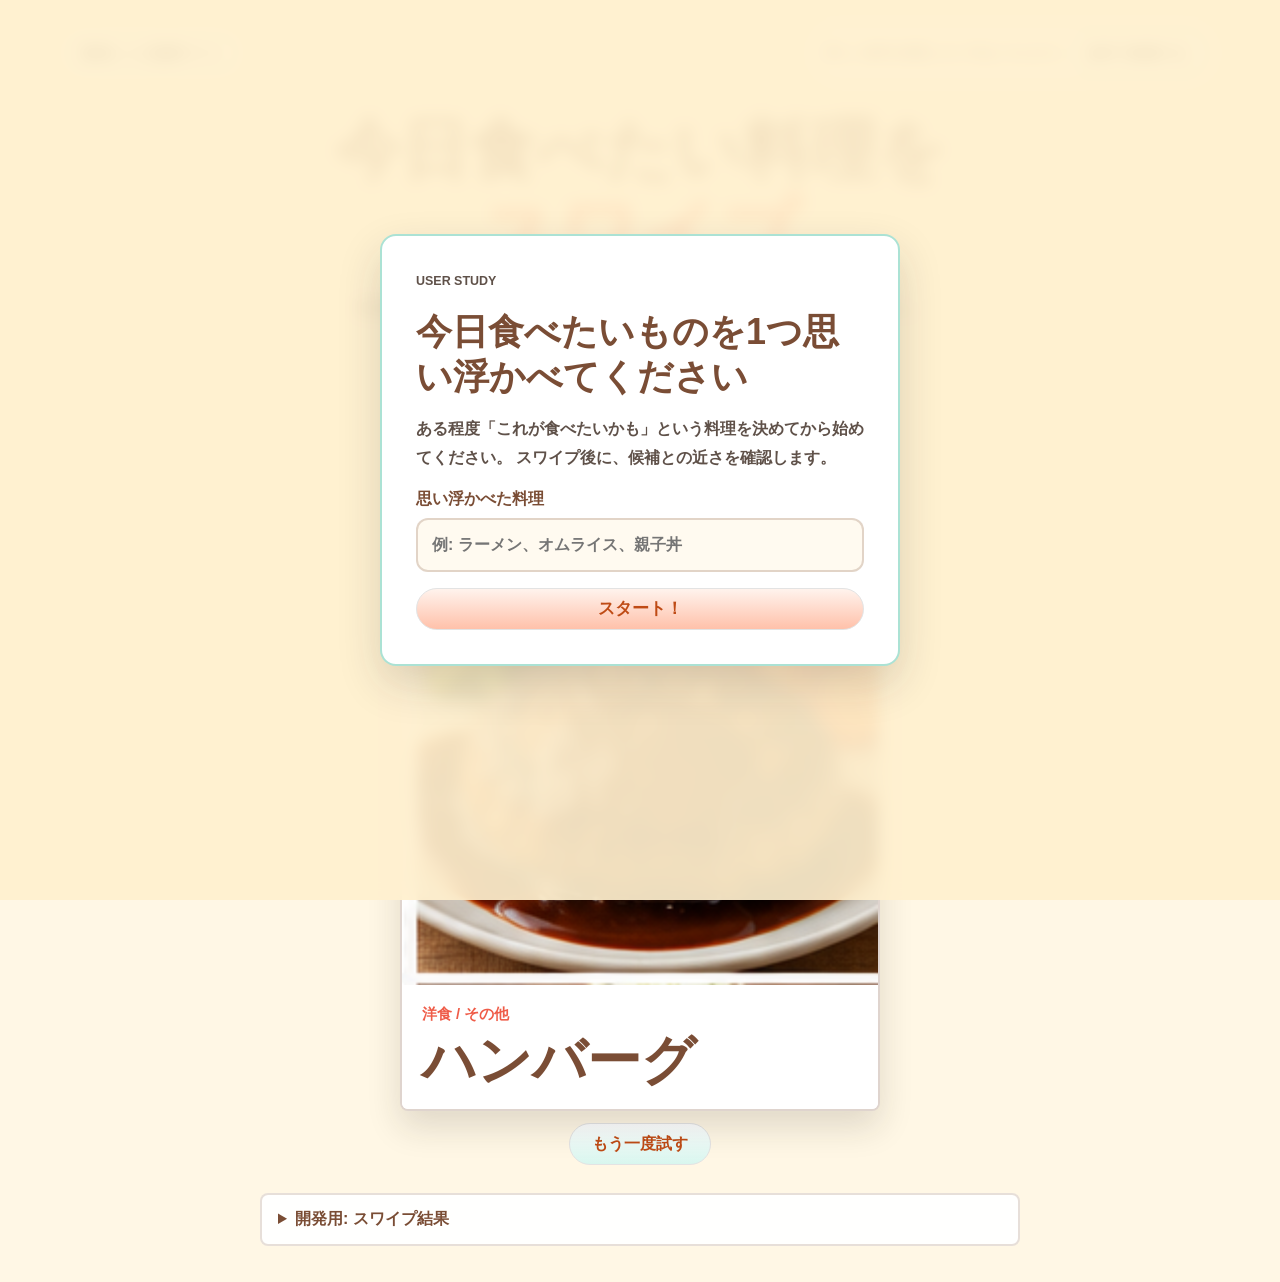
==== survey-answer/index.html @ bc46e0a9 "調査用サイトを別パスで公開" ====
<!doctype html>
<html lang="ja">
  <head>
    <meta charset="utf-8">
    <meta name="viewport" content="width=device-width, initial-scale=1">
    <title>スワイプで探す | 動画レシピ提案サイト</title>
    <link rel="stylesheet" href="styles.css?v=swipe-prototype-20261006">
  </head>
  <body>
    <main class="app-shell swipe-shell">
      <section class="swipe-stage" aria-labelledby="page-title">
        <div class="site-topbar swipe-topbar">
          <a class="brand-pill" href="index.html">動画レシピ提案サイト</a>
          <aside class="topbar-condition-card" aria-label="条件検索への入口">
            <span>詳しい条件を指定したい方はこちらから</span>
            <a href="../conditions.html">条件で検索する</a>
          </aside>
        </div>

        <header class="swipe-intro">
          <h1 id="page-title">
            <span>今日食べたい料理を</span>
            <span class="swipe-title-pop">スワイプ</span>
          </h1>
          <p class="lead">
            <span>代表的な料理を見ながら、今の気分に近いものを選んでください。</span>
            <span>スワイプ結果に近い実在YouTubeレシピを表示します。</span>
          </p>
        </header>

        <section class="swipe-workspace" aria-label="代表料理スワイプ">
          <div class="swipe-progress" aria-live="polite">
            <span id="swipeProgressText">1 / 10</span>
            <div class="swipe-progress-bar" aria-hidden="true">
              <span id="swipeProgressBar"></span>
            </div>
          </div>

          <div class="swipe-actions" aria-label="回答操作">
            <button class="swipe-action swipe-dislike-button" id="swipeDislikeButton" type="button">
              <span class="swipe-action-direction">← 左へスワイプ</span>
              <span class="swipe-action-choice">今じゃない</span>
            </button>
            <button class="swipe-action swipe-like-button" id="swipeLikeButton" type="button">
              <span class="swipe-action-direction">右へスワイプ →</span>
              <span class="swipe-action-choice">食べたい</span>
            </button>
          </div>

          <div class="swipe-card-area" id="swipeCardArea">
            <article class="swipe-card" id="swipeCard" aria-live="polite">
              <div class="swipe-choice-label swipe-choice-like" aria-hidden="true">食べたい</div>
              <div class="swipe-choice-label swipe-choice-dislike" aria-hidden="true">今じゃない</div>
              <img id="swipeDishImage" alt="">
              <div class="swipe-card-body">
                <p class="swipe-card-kicker" id="swipeDishMeta"></p>
                <h2 id="swipeDishName"></h2>
              </div>
            </article>
            <section class="swipe-complete-card" id="swipeCompleteCard" hidden aria-live="polite">
              <p>10枚のスワイプが完了しました</p>
              <button class="primary-action swipe-result-action" id="swipeResultButton" type="button">検索結果を表示</button>
            </section>
          </div>

          <button class="secondary-action swipe-restart-inline" id="swipeRestartButton" type="button">もう一度試す</button>
        </section>

        <details class="swipe-debug" id="swipeDebug">
          <summary>開発用: スワイプ結果</summary>
          <pre id="swipeDebugOutput">[]</pre>
        </details>
      </section>

      <section class="research-start-overlay" id="researchStartOverlay" aria-labelledby="researchStartTitle" aria-modal="true" role="dialog">
        <div class="research-start-card">
          <p class="section-kicker">User Study</p>
          <h2 id="researchStartTitle">今日食べたいものを1つ思い浮かべてください</h2>
          <p>
            ある程度「これが食べたいかも」という料理を決めてから始めてください。
            スワイプ後に、候補との近さを確認します。
          </p>
          <label class="research-start-field" for="initialDesiredDish">
            <span>思い浮かべた料理</span>
            <input id="initialDesiredDish" type="text" autocomplete="off" placeholder="例: ラーメン、オムライス、親子丼">
          </label>
          <p class="research-start-error" id="researchStartError" hidden>料理名を入力してから始めてください。</p>
          <button class="primary-action research-start-button" id="researchStartButton" type="button">スタート！</button>
        </div>
      </section>
    </main>

    <script src="swipe-dishes.js?v=swipe-prototype-20261006"></script>
    <script src="swipe.js?v=swipe-prototype-20261006"></script>
  </body>
</html>
---- survey-answer/styles.css ----
:root {
  color-scheme: light;
  --ink: #23201f;
  --muted: #766d68;
  --line: #f2b85d;
  --paper: #fff0cf;
  --panel: #ffffff;
  --green: #0aa982;
  --green-dark: #08745f;
  --tomato: #ef5c48;
  --gold: #ffc73c;
  --aqua: #22b995;
  --pink: #ff9a7c;
  --soft-border: #f0b866;
  --soft-emerald: #8bdcc8;
  --soft-shadow: none;
  --hero-height: clamp(500px, 76vh, 720px);
}

.swipe-shell {
  min-height: 100vh;
  background: #fff7e5;
}

.swipe-stage {
  position: relative;
  min-height: 100vh;
  padding: 88px clamp(16px, 5vw, 56px) 36px;
}

.swipe-stage::before {
  position: fixed;
  inset: 0;
  z-index: -1;
  content: "";
  background:
    linear-gradient(90deg, rgba(239, 92, 72, 0.06) 1px, transparent 1px),
    linear-gradient(rgba(10, 169, 130, 0.06) 1px, transparent 1px),
    #fff0cf;
  background-size: 34px 34px;
}

.swipe-topbar {
  top: 20px;
}

.topbar-condition-card {
  display: flex;
  align-items: center;
  gap: 10px;
  max-width: min(52vw, 520px);
  padding: 8px 10px 8px 14px;
  border: 2px dashed rgba(10, 169, 130, 0.34);
  border-radius: 999px;
  background: rgba(255, 255, 255, 0.82);
  color: #6b5b51;
  font-size: 0.82rem;
  font-weight: 800;
}

.topbar-condition-card a {
  display: inline-flex;
  align-items: center;
  justify-content: center;
  min-height: 34px;
  flex: 0 0 auto;
  padding: 7px 12px;
  border: 2px solid rgba(10, 169, 130, 0.35);
  border-radius: 999px;
  background: #e8fff6;
  color: #08745f;
  font-size: 0.82rem;
  font-weight: 900;
  text-decoration: none;
}

.swipe-intro {
  max-width: 760px;
  margin: 28px auto 24px;
  text-align: center;
}

.swipe-intro .eyebrow {
  display: inline-flex;
  align-items: center;
  min-height: 34px;
  padding: 6px 12px;
  border: 2px solid rgba(239, 92, 72, 0.34);
  border-radius: 999px;
  background: #fff;
}

.swipe-intro h1 {
  display: grid;
  justify-items: center;
  gap: 14px;
  max-width: 720px;
  margin: 0 auto 14px;
  font-size: clamp(2.35rem, 8vw, 4.2rem);
  text-align: center;
}

.swipe-title-pop {
  display: inline-block;
  padding: 0 0.12em 0.08em;
  color: var(--tomato);
  font-family: "Hiragino Maru Gothic ProN", "Hiragino Sans", "Yu Gothic", "YuGothic", sans-serif;
  font-size: 1.16em;
  font-weight: 900;
  line-height: 0.96;
  text-shadow: 0 4px 0 rgba(255, 199, 60, 0.32);
}

.swipe-intro .lead {
  display: grid;
  justify-items: center;
  gap: 4px;
  margin-inline: auto;
  text-align: center;
}

.swipe-workspace {
  width: min(100%, 480px);
  margin: 0 auto;
}

.swipe-progress {
  display: grid;
  gap: 8px;
  margin-bottom: 14px;
  color: #6b5b51;
  font-size: 0.9rem;
  font-weight: 800;
}

.swipe-progress-bar {
  height: 9px;
  overflow: hidden;
  border: 2px solid rgba(122, 77, 53, 0.18);
  border-radius: 999px;
  background: #fff;
}

.swipe-progress-bar span {
  display: block;
  width: 0;
  height: 100%;
  border-radius: inherit;
  background: #0aa982;
  transition: width 0.18s ease;
}

.swipe-card-area {
  position: relative;
  display: grid;
  min-height: min(640px, calc(100vh - 300px));
  touch-action: none;
}

.swipe-card {
  position: relative;
  display: grid;
  grid-template-rows: minmax(260px, 1fr) auto;
  overflow: hidden;
  border: 2px solid rgba(122, 77, 53, 0.24);
  border-radius: 8px;
  background: #fff;
  box-shadow: 0 16px 34px rgba(35, 32, 31, 0.14);
  cursor: grab;
  touch-action: none;
  user-select: none;
  transition: transform 0.22s ease;
  backface-visibility: hidden;
  transform: translateZ(0);
  will-change: transform;
}

.swipe-card:active {
  cursor: grabbing;
}

.swipe-card.is-resetting {
  transition: transform 0.16s ease;
}

.swipe-card.is-dragging {
  transition: none;
}

.swipe-card img {
  display: block;
  width: 100%;
  height: 100%;
  min-height: 330px;
  object-fit: cover;
  background: #fff8df;
}

.swipe-card-body {
  display: grid;
  gap: 8px;
  padding: 20px;
  background: #fff;
}

.swipe-card-kicker {
  margin: 0;
  color: var(--tomato);
  font-size: 0.92rem;
  font-weight: 800;
}

.swipe-card h2 {
  font-size: clamp(2.2rem, 10vw, 3.4rem);
  line-height: 1.05;
  color: #7a4d35;
}

.swipe-choice-label {
  position: absolute;
  top: 22px;
  z-index: 2;
  padding: 8px 14px;
  border: 4px solid currentColor;
  border-radius: 8px;
  background: rgba(255, 255, 255, 0.86);
  font-size: 1.2rem;
  font-weight: 900;
  opacity: 0;
  transform: rotate(-8deg);
  transition: opacity 0.12s ease;
}

.swipe-choice-like {
  left: 22px;
  color: #0a8f70;
}

.swipe-choice-dislike {
  right: 22px;
  color: #d95345;
  transform: rotate(8deg);
}

.swipe-card.is-like .swipe-choice-like,
.swipe-card.is-dislike .swipe-choice-dislike {
  opacity: 1;
}

.swipe-actions {
  display: grid;
  grid-template-columns: repeat(2, minmax(0, 1fr));
  gap: 12px;
  margin: 0 0 14px;
}

.swipe-action {
  display: grid;
  align-content: center;
  justify-items: center;
  gap: 3px;
  min-height: 58px;
  padding: 8px 10px;
  border: 2px solid rgba(122, 77, 53, 0.2);
  border-radius: 999px;
  background: #fff;
  color: var(--ink);
  font-weight: 900;
  line-height: 1.15;
  cursor: pointer;
}

.swipe-action-direction {
  font-size: 0.78rem;
  opacity: 0.72;
}

.swipe-action-choice {
  font-size: 1rem;
}

.swipe-action:disabled {
  cursor: default;
  opacity: 0.55;
}

.swipe-dislike-button {
  background: #fff5f2;
  color: #9b3b30;
}

.swipe-like-button {
  background: #e8fff6;
  color: #08745f;
}

.swipe-complete-card {
  display: grid;
  align-content: center;
  justify-items: center;
  gap: 18px;
  min-height: 100%;
  padding: 34px 26px;
  border: 2px solid rgba(10, 169, 130, 0.3);
  border-radius: 8px;
  background:
    linear-gradient(135deg, rgba(232, 255, 246, 0.96), rgba(255, 255, 255, 0.98));
  box-shadow: 0 16px 34px rgba(35, 32, 31, 0.12);
  text-align: center;
}

.swipe-complete-card p {
  margin: 0;
  color: #08745f;
  font-size: 1.05rem;
  font-weight: 700;
  line-height: 1.7;
}

.swipe-result-action {
  min-height: 64px;
  width: min(100%, 320px);
  font-size: 1.08rem;
  box-shadow: 0 12px 22px rgba(10, 169, 130, 0.16);
}

.swipe-restart-inline {
  display: block;
  min-height: 46px;
  margin: 12px auto 0;
  padding-inline: 20px;
}

.swipe-debug {
  width: min(100%, 760px);
  margin: 28px auto 0;
  padding: 14px 16px;
  border: 2px solid rgba(122, 77, 53, 0.18);
  border-radius: 8px;
  background: rgba(255, 255, 255, 0.94);
}

.swipe-debug summary {
  cursor: pointer;
  color: #7a4d35;
  font-weight: 900;
}

.swipe-debug pre {
  max-height: 360px;
  overflow: auto;
  margin: 14px 0 0;
  padding: 14px;
  border-radius: 8px;
  background: #25211f;
  color: #fff6df;
  font-size: 0.78rem;
  line-height: 1.55;
  white-space: pre-wrap;
}

.research-start-overlay {
  position: fixed;
  inset: 0;
  z-index: 100;
  display: grid;
  place-items: center;
  padding: 18px;
  background: rgba(255, 240, 207, 0.92);
  backdrop-filter: blur(8px);
  -webkit-backdrop-filter: blur(8px);
}

.research-start-card {
  display: grid;
  gap: 16px;
  width: min(100%, 520px);
  padding: clamp(22px, 5vw, 34px);
  border: 2px solid rgba(10, 169, 130, 0.34);
  border-radius: 16px;
  background: #fff;
  box-shadow: 0 18px 44px rgba(35, 32, 31, 0.16);
}

.research-start-card h2 {
  margin-bottom: 0;
  color: #7a4d35;
  font-size: clamp(1.55rem, 7vw, 2.25rem);
  line-height: 1.25;
}

.research-start-card p {
  margin-bottom: 0;
  color: #5f5149;
  font-weight: 700;
  line-height: 1.8;
}

.research-start-field {
  display: grid;
  gap: 8px;
  color: #7a4d35;
  font-weight: 900;
}

.research-start-field input {
  width: 100%;
  min-height: 54px;
  padding: 12px 14px;
  border: 2px solid rgba(122, 77, 53, 0.22);
  border-radius: 12px;
  background: #fffaf0;
  color: var(--ink);
  font-weight: 800;
}

.research-start-field input:focus {
  outline: 3px solid rgba(10, 169, 130, 0.18);
  border-color: rgba(10, 169, 130, 0.45);
}

.research-start-error {
  color: #d95345 !important;
  font-weight: 900 !important;
}

.research-start-button {
  width: 100%;
  min-height: 58px;
  font-size: 1.05rem;
}

@media (max-width: 760px) {
  .swipe-stage {
    padding: 82px 14px 28px;
  }

  .swipe-topbar {
    left: 14px;
    right: 14px;
  }

  .swipe-topbar .brand-pill {
    min-height: 38px;
    padding: 7px 12px;
    font-size: 0.8rem;
  }

  .topbar-condition-card {
    max-width: 58vw;
    padding: 7px 8px 7px 10px;
    border-radius: 8px;
    font-size: 0.74rem;
  }

  .topbar-condition-card a {
    min-height: 32px;
    padding: 6px 10px;
    font-size: 0.74rem;
  }

  .swipe-intro {
    margin-top: 18px;
    margin-bottom: 18px;
    text-align: left;
  }

  .swipe-intro .lead {
    font-size: 1rem;
  }

  .swipe-card-area {
    min-height: min(570px, calc(100vh - 278px));
  }

  .swipe-card img {
    min-height: 290px;
  }

  .swipe-card-body {
    padding: 18px;
  }
}

* {
  box-sizing: border-box;
}

[hidden] {
  display: none !important;
}

body {
  margin: 0;
  color: var(--ink);
  background:
    linear-gradient(90deg, rgba(239, 92, 72, 0.08) 1px, transparent 1px),
    linear-gradient(rgba(10, 169, 130, 0.08) 1px, transparent 1px),
    var(--paper);
  background-size: 34px 34px;
  font-family: -apple-system, BlinkMacSystemFont, "Hiragino Sans", "Yu Gothic", "YuGothic", "Segoe UI", sans-serif;
  letter-spacing: 0;
}

button,
input,
textarea {
  font: inherit;
}

.app-shell {
  min-height: 100vh;
}

.hero {
  position: relative;
  display: grid;
  align-items: start;
  min-height: var(--hero-height);
  padding: 86px clamp(20px, 5vw, 72px) 76px;
  overflow: hidden;
  color: var(--ink);
}

.hero-media {
  position: absolute;
  inset: 0;
  background:
    linear-gradient(90deg, rgba(255, 244, 214, 0.78), rgba(255, 231, 199, 0.62)),
    url("../assets/vegetable-background.jpg") center / cover;
  background-blend-mode: normal;
}

.hero::after {
  position: absolute;
  inset: auto 0 0;
  height: 22px;
  content: "";
  background: repeating-linear-gradient(90deg, #ef5c48 0 34px, #ffc73c 34px 68px, #0aa982 68px 102px, #ff9a7c 102px 136px);
}

.site-topbar {
  position: absolute;
  top: 22px;
  left: clamp(20px, 5vw, 72px);
  right: clamp(20px, 5vw, 72px);
  z-index: 2;
  display: flex;
  align-items: center;
  justify-content: space-between;
  gap: 16px;
}

.brand-pill,
.site-topbar a {
  display: inline-flex;
  align-items: center;
  min-height: 42px;
  padding: 8px 16px;
  border: 2px solid rgba(10, 169, 130, 0.45);
  border-radius: 999px;
  background: #fff;
  color: var(--ink);
  font-size: 0.88rem;
  font-weight: 700;
  text-decoration: none;
}

.hero-content {
  position: relative;
  z-index: 1;
  max-width: 760px;
  margin-top: 24px;
}

.eyebrow,
.section-kicker {
  margin: 0 0 10px;
  font-size: 0.78rem;
  font-weight: 700;
  line-height: 1;
  text-transform: uppercase;
  color: var(--tomato);
}

.hero .eyebrow {
  display: inline-flex;
  align-items: center;
  min-height: 34px;
  padding: 6px 12px;
  border: 2px solid rgba(239, 92, 72, 0.42);
  border-radius: 999px;
  background: #fff;
}

h1,
h2,
h3,
p {
  margin-top: 0;
}

h1 {
  max-width: 760px;
  margin-bottom: 16px;
  font-size: 4.25rem;
  line-height: 1;
  letter-spacing: 0;
  color: #7a4d35;
  font-weight: 700;
}

.lead {
  max-width: 660px;
  margin-bottom: 0;
  font-size: 1.18rem;
  line-height: 1.8;
  color: #5f5149;
  font-weight: 700;
}

.hero-badges {
  display: flex;
  flex-wrap: wrap;
  gap: 10px;
  margin-top: 26px;
}

.hero-badges span {
  display: inline-grid;
  place-items: center;
  min-height: 44px;
  padding: 8px 16px;
  border: 2px solid rgba(122, 77, 53, 0.22);
  border-radius: 999px;
  background: #fff;
  color: var(--ink);
  font-size: 0.92rem;
  font-weight: 700;
}

.hero-badges span:nth-child(2) {
  background: #ffe28b;
}

.hero-badges span:nth-child(3) {
  background: #92ead2;
}

.floating-back-button {
  position: fixed;
  left: max(34px, calc(env(safe-area-inset-left) + 22px));
  bottom: max(34px, calc(env(safe-area-inset-bottom) + 22px));
  z-index: 20;
  display: inline-grid;
  place-items: center;
  width: 57px;
  height: 57px;
  padding: 0;
  border: 1px solid rgba(95, 95, 95, 0.24);
  border-radius: 50%;
  background: rgba(120, 120, 120, 0.16);
  color: #5f5f5f;
  font-size: 1.45rem;
  font-weight: 800;
  line-height: 1;
  text-decoration: none;
  box-shadow: 0 8px 18px rgba(35, 32, 31, 0.12);
  cursor: pointer;
  backdrop-filter: blur(6px);
  -webkit-backdrop-filter: blur(6px);
}

.floating-back-button:hover,
.floating-back-button:focus-visible {
  background: rgba(120, 120, 120, 0.24);
  outline: 2px solid rgba(95, 95, 95, 0.28);
  outline-offset: 3px;
}

.workspace {
  display: grid;
  grid-template-columns: minmax(300px, 380px) minmax(0, 1fr);
  gap: 24px;
  max-width: 1420px;
  margin: calc(50vh - var(--hero-height)) auto 0;
  padding: 0 clamp(16px, 4vw, 48px) 48px;
  position: relative;
  z-index: 2;
}

.home-workspace {
  grid-template-columns: minmax(300px, 380px);
  justify-content: center;
}

.result-workspace {
  grid-template-columns: minmax(0, 1fr);
}

.control-panel,
.result-panel {
  background: rgba(255, 255, 255, 0.98);
  border: 2px solid var(--soft-border);
  box-shadow: var(--soft-shadow);
}

.control-panel {
  border-radius: 16px;
  padding: 22px;
}

.result-panel {
  border-color: var(--soft-emerald);
  border-radius: 16px;
  padding: clamp(18px, 3vw, 30px);
}

.survey-notice,
.survey-feedback-panel {
  max-width: 1420px;
  margin: clamp(-260px, -30vh, -190px) auto 24px;
  padding: clamp(18px, 3vw, 28px);
  border: 2px solid rgba(10, 169, 130, 0.34);
  border-radius: 16px;
  background: rgba(255, 255, 255, 0.98);
  position: relative;
  z-index: 2;
}

.survey-notice {
  margin-inline: clamp(16px, 4vw, 48px);
}

.survey-notice h2,
.survey-feedback-panel h2 {
  margin-bottom: 10px;
  color: #7a4d35;
}

.survey-notice p:last-child,
.survey-feedback-copy p:last-child {
  margin-bottom: 0;
  color: var(--muted);
  font-weight: 700;
  line-height: 1.8;
}

.survey-reminder {
  margin: 12px 0 0;
  color: #e9736f;
  font-weight: 800;
  line-height: 1.8;
}

.survey-assignment {
  margin-top: 18px;
  padding: 16px;
  border: 2px solid rgba(239, 92, 72, 0.22);
  border-radius: 12px;
  background: #fffaf0;
}

.survey-searched-conditions {
  margin-top: 18px;
  padding: 16px;
  border: 2px solid rgba(10, 169, 130, 0.22);
  border-radius: 12px;
  background: #fffaf0;
}

.survey-assignment-title {
  margin-bottom: 12px;
  color: #7a4d35;
  font-weight: 800;
}

.survey-assignment-grid {
  display: grid;
  grid-template-columns: repeat(5, minmax(120px, 1fr));
  gap: 10px;
}

.survey-assignment-item {
  display: grid;
  gap: 6px;
  min-height: 82px;
  padding: 12px;
  border: 2px solid rgba(10, 169, 130, 0.2);
  border-radius: 10px;
  background: #fff;
}

.survey-assignment-item span {
  color: var(--muted);
  font-size: 0.8rem;
  font-weight: 700;
}

.survey-assignment-item strong {
  color: var(--ink);
  font-size: 1.04rem;
  line-height: 1.35;
}

.survey-shell .workspace {
  margin-top: 0;
}

.survey-feedback-panel {
  margin: 24px 0 0;
}

.survey-form-frame {
  min-height: 480px;
  margin-top: 18px;
  overflow: hidden;
  border: 2px solid rgba(122, 77, 53, 0.16);
  border-radius: 14px;
  background: #fffaf0;
}

.survey-form-frame iframe {
  display: block;
  width: 100%;
  min-height: 720px;
  border: 0;
}

.survey-form-placeholder {
  display: grid;
  place-items: center;
  min-height: 320px;
  margin: 0;
  padding: 24px;
  color: var(--muted);
  font-weight: 700;
  line-height: 1.8;
  text-align: center;
}

.panel-heading,
.result-header {
  display: flex;
  align-items: flex-start;
  justify-content: space-between;
  gap: 16px;
  margin-bottom: 22px;
}

h2 {
  margin-bottom: 0;
  font-size: 1.7rem;
  line-height: 1.25;
}

.source-note {
  margin: 8px 0 0;
  color: var(--muted);
  font-size: 0.88rem;
  font-weight: 700;
}

fieldset {
  margin: 0 0 22px;
  padding: 0;
  border: 0;
}

legend {
  margin-bottom: 10px;
  font-size: 0.92rem;
  font-weight: 700;
  color: var(--tomato);
}

.required-message {
  margin: 8px 0 0;
  color: #c9271e;
  font-size: 0.82rem;
  font-weight: 800;
}

.segmented {
  display: grid;
  gap: 8px;
}

.segmented.four {
  grid-template-columns: repeat(2, minmax(0, 1fr));
}

.segmented.three {
  grid-template-columns: repeat(3, minmax(0, 1fr));
}

.segmented.two {
  grid-template-columns: repeat(2, minmax(0, 1fr));
}

.segmented label {
  min-width: 0;
}

.segmented input {
  position: absolute;
  opacity: 0;
  pointer-events: none;
}

.segmented span {
  display: grid;
  place-items: center;
  min-height: 48px;
  padding: 8px;
  border: 2px solid rgba(122, 77, 53, 0.18);
  border-radius: 999px;
  background: #fff8df;
  color: #3c423d;
  font-size: 0.88rem;
  font-weight: 700;
  line-height: 1.25;
  text-align: center;
  cursor: pointer;
  transition: background 0.18s ease, border-color 0.18s ease, color 0.18s ease, transform 0.18s ease;
}

.segmented small {
  color: inherit;
  font-size: 0.72rem;
  font-weight: 700;
}

.segmented input:checked + span {
  border-color: rgba(10, 169, 130, 0.42);
  background: #ffe28b;
  color: var(--ink);
  font-weight: 900;
  box-shadow: inset 0 0 0 1px currentColor;
}

.segmented[data-group="taste"] input[value="rich"] + span {
  border-color: #b6231b;
  background: #df3429;
  color: #fff;
}

.segmented[data-group="taste"] input[value="semi-rich"] + span {
  border-color: #ef7a69;
  background: #ffb3a7;
  color: #7f241a;
}

.segmented[data-group="taste"] input[value="semi-light"] + span {
  border-color: #5bbcdf;
  background: #a7e8f8;
  color: #0b5268;
}

.segmented[data-group="taste"] input[value="light"] + span {
  border-color: #2557c8;
  background: #2f6fe4;
  color: #fff;
}

.segmented label:nth-child(2) input:checked + span {
  background: #92ead2;
}

.segmented label:nth-child(3) input:checked + span {
  background: #ffd66b;
}

.segmented label:nth-child(4) input:checked + span {
  background: #ffb1cc;
}

.segmented[data-group="time"] input[value="easy"] + span {
  border-color: #38a169;
  background: #9ae6b4;
  color: #174a2f;
}

.segmented[data-group="time"] input[value="normal"] + span {
  border-color: #d6a100;
  background: #ffe08a;
  color: #5c4300;
}

.segmented[data-group="time"] input[value="slow"] + span {
  border-color: #7c5cc4;
  background: #d6c7ff;
  color: #39246f;
}

.segmented[data-group="time"] input[value="easy"]:checked + span {
  border-color: #2f855a;
  background: #68d391;
  color: #103820;
}

.segmented[data-group="time"] input[value="normal"]:checked + span {
  border-color: #b8860b;
  background: #f6c944;
  color: #4a3500;
}

.segmented[data-group="time"] input[value="slow"]:checked + span {
  border-color: #6342ad;
  background: #b69cff;
  color: #2b195e;
}

.segmented[data-group="taste"] input[value="rich"]:checked + span {
  border-color: #8f1b15;
  background: #c9271e;
  color: #fff;
}

.segmented[data-group="taste"] input[value="semi-rich"]:checked + span {
  border-color: #dc6655;
  background: #ff9d8e;
  color: #6f1d14;
}

.segmented[data-group="taste"] input[value="semi-light"]:checked + span {
  border-color: #42aeda;
  background: #87def3;
  color: #083f51;
}

.segmented[data-group="taste"] input[value="light"]:checked + span {
  border-color: #1e49af;
  background: #245ecf;
  color: #fff;
}

.condition-button.taste-rich {
  border-color: #f6cbc7 !important;
  background: #fff0ee !important;
  color: #8a3c36 !important;
}

.segmented input:checked + .condition-button.taste-rich {
  border-color: #d95f56 !important;
  background: #ff9f97 !important;
  color: #66211c !important;
}

.condition-button.taste-semi-rich {
  border-color: #f8d7d2 !important;
  background: #fff6f4 !important;
  color: #8c4c45 !important;
}

.segmented input:checked + .condition-button.taste-semi-rich {
  border-color: #e78f84 !important;
  background: #ffc0b8 !important;
  color: #66312b !important;
}

.condition-button.taste-semi-light {
  border-color: #c9edf7 !important;
  background: #f1fbfe !important;
  color: #326576 !important;
}

.segmented input:checked + .condition-button.taste-semi-light {
  border-color: #55b7d8 !important;
  background: #a9e7f7 !important;
  color: #164b5d !important;
}

.condition-button.taste-light {
  border-color: #cad9f7 !important;
  background: #f1f6ff !important;
  color: #3b5590 !important;
}

.segmented input:checked + .condition-button.taste-light {
  border-color: #6389dd !important;
  background: #abc4ff !important;
  color: #243f78 !important;
}

.condition-button.time-easy {
  border-color: #cbe8d4 !important;
  background: #f0faf3 !important;
  color: #3d6748 !important;
}

.segmented input:checked + .condition-button.time-easy {
  border-color: #5fad78 !important;
  background: #aee6c0 !important;
  color: #244c2e !important;
}

.condition-button.time-normal {
  border-color: #ecdca8 !important;
  background: #fff9e8 !important;
  color: #705a2a !important;
}

.segmented input:checked + .condition-button.time-normal {
  border-color: #c79f27 !important;
  background: #ffe083 !important;
  color: #59400d !important;
}

.condition-button.time-slow {
  border-color: #ddd2f2 !important;
  background: #f8f5ff !important;
  color: #675781 !important;
}

.segmented input:checked + .condition-button.time-slow {
  border-color: #967bd0 !important;
  background: #cab9ff !important;
  color: #493668 !important;
}

.segmented span:hover {
  transform: translateY(-1px);
}

.ingredient-picker-card {
  display: grid;
  gap: 10px;
}

.ingredient-open-button {
  display: flex;
  align-items: center;
  justify-content: space-between;
  gap: 12px;
  width: 100%;
  min-height: 48px;
  padding: 10px 12px;
  border: 2px solid rgba(10, 169, 130, 0.45);
  border-radius: 999px;
  background: #92ead2;
  color: var(--ink);
  cursor: pointer;
  font-weight: 800;
}

.ingredient-open-button span {
  display: inline-flex;
  align-items: center;
  min-height: 28px;
  padding: 4px 8px;
  border-radius: 999px;
  border: 1px solid rgba(10, 169, 130, 0.22);
  background: #fff;
  color: var(--tomato);
  font-size: 0.78rem;
}

.ingredient-selected {
  display: flex;
  flex-wrap: wrap;
  gap: 7px;
  min-height: 42px;
  padding: 8px;
  border: 1px dashed #e8a82e;
  border-radius: 14px;
  background: #fff8df;
}

.ingredient-selected span {
  display: inline-flex;
  align-items: center;
  min-height: 28px;
  padding: 4px 8px;
  border-radius: 999px;
  background: #ffe28b;
  color: var(--ink);
  font-size: 0.78rem;
  font-weight: 700;
}

.ingredient-dialog[hidden],
.video-dialog[hidden] {
  display: none;
}

.ingredient-dialog,
.video-dialog {
  position: fixed;
  inset: 0;
  z-index: 20;
  display: grid;
  place-items: center;
  padding: clamp(10px, 3vw, 28px);
  background: rgba(22, 28, 24, 0.42);
}

.video-dialog {
  z-index: 30;
}

.ingredient-dialog-panel {
  width: min(1180px, 100%);
  max-height: min(900px, 94vh);
  overflow: auto;
  padding: clamp(16px, 2.5vw, 28px);
  border: 4px solid #ffe28b;
  border-radius: 18px;
  background: #fffaf0;
  box-shadow: none;
}

.video-dialog-panel {
  width: min(920px, 100%);
  padding: clamp(14px, 2.5vw, 22px);
  border: 4px solid var(--soft-emerald);
  border-radius: 18px;
  background: #fffaf0;
  box-shadow: none;
}

.ingredient-dialog-header,
.video-dialog-header {
  display: flex;
  align-items: center;
  justify-content: space-between;
  gap: 16px;
  margin-bottom: 16px;
}

.ingredient-dialog-header h2,
.video-dialog-header h2 {
  color: var(--tomato);
  font-size: 2rem;
}

.video-dialog-header h2 {
  overflow: hidden;
  font-size: 1.25rem;
  line-height: 1.45;
  text-overflow: ellipsis;
  white-space: nowrap;
}

.icon-button {
  display: grid;
  place-items: center;
  width: 44px;
  height: 44px;
  border: 0;
  border-radius: 999px;
  background: var(--tomato);
  color: #fff;
  cursor: pointer;
  font-size: 1.8rem;
  font-weight: 700;
  line-height: 1;
}

.ingredient-section {
  padding: 8px 0 22px;
}

.ingredient-section h3 {
  display: flex;
  align-items: center;
  gap: 12px;
  min-height: auto;
  margin: 0 0 10px;
  padding-bottom: 8px;
  border-bottom: 2px solid #f0b866;
  color: #a94e37;
  font-size: 1.3rem;
  font-weight: 700;
  line-height: 1.3;
}

.ingredient-section h3::before {
  display: inline-grid;
  place-items: center;
  width: 42px;
  height: 42px;
  flex: 0 0 auto;
  border: 2px solid rgba(122, 77, 53, 0.18);
  border-radius: 50%;
  background: #fff;
  font-size: 1.5rem;
  line-height: 1;
}

.ingredient-section.meat-section h3::before {
  content: "🥩";
  background: #ffd0bd;
}

.ingredient-section.seafood-section h3::before {
  content: "🐟";
  background: #92ead2;
}

.ingredient-section.vegetable-section h3::before {
  content: "🥕";
  background: #ffe28b;
}

.ingredient-section.mushroom-section h3::before {
  content: "🍄";
  background: #f2e0c8;
}

.ingredient-section.soy-section h3::before {
  content: "🥚";
  background: #fff4c2;
}

.ingredient-section.noodle-section h3::before {
  content: "🍜";
  background: #ffe0b8;
}

.ingredient-section.category-section h3::before {
  content: "🥗";
  background: #e5fff7;
}

.ingredient-section.other-section h3::before {
  content: "🍙";
  background: #e5fff7;
}

.ingredient-choice-grid {
  display: grid;
  grid-template-columns: repeat(6, minmax(110px, 1fr));
  gap: 10px 22px;
}

.ingredient-parent {
  display: inline-flex;
  align-items: center;
  gap: 10px;
  min-height: 42px;
  margin: 0 18px 12px 0;
  padding: 8px 14px;
  border: 2px solid rgba(10, 169, 130, 0.24);
  border-radius: 999px;
  background: #e5fff7;
  color: #174a35;
  cursor: pointer;
  font-size: 1.02rem;
  font-weight: 800;
  line-height: 1.25;
}

.ingredient-parent input,
.ingredient-choice-grid input {
  width: 22px;
  height: 22px;
  flex: 0 0 auto;
  margin: 0;
  accent-color: #18a780;
}

.ingredient-parent input:checked + span {
  color: #0d6d54;
}

.ingredient-choice-grid label {
  display: flex;
  align-items: center;
  gap: 8px;
  min-width: 0;
  color: #166120;
  cursor: pointer;
  font-size: 1rem;
  font-weight: 800;
  line-height: 1.35;
}

.ingredient-choice-grid .ingredient-subcategory {
  color: #a94e37;
  font-weight: 900;
}

.ingredient-choice-grid span {
  min-width: 0;
  overflow-wrap: anywhere;
}

.ingredient-section.soy-section .ingredient-parent,
.ingredient-section.soy-section .ingredient-choice-grid label {
  min-width: 150px;
}

.ingredient-section.soy-section .ingredient-choice-grid + .ingredient-parent {
  margin-top: 12px;
}

.ingredient-actions {
  position: sticky;
  bottom: -28px;
  display: flex;
  justify-content: center;
  gap: 28px;
  padding: 18px 0 4px;
  background: linear-gradient(rgba(255, 250, 240, 0.72), #fffaf0 42%);
}

.primary-action,
.secondary-action {
  min-width: 118px;
  min-height: 42px;
  padding: 8px 22px;
  border: 1px solid #e3e3e3;
  border-radius: 999px;
  cursor: pointer;
  color: #bf4b15;
  font-weight: 700;
}

.primary-action {
  background: linear-gradient(#fff3ed, #ffc1aa);
}

.secondary-action {
  background: linear-gradient(#ffffff, #d8f6ee);
}

.form-actions,
.result-actions {
  display: flex;
  justify-content: center;
  margin-top: 18px;
}

.search-action {
  min-width: 180px;
}

.result-actions .secondary-action {
  display: inline-grid;
  place-items: center;
  text-decoration: none;
}

body.dialog-open {
  overflow: hidden;
}

.option-list {
  display: grid;
  gap: 10px;
}

.toggle-row {
  display: flex;
  align-items: center;
  justify-content: space-between;
  gap: 14px;
  min-height: 48px;
  padding: 10px 12px;
  border: 1px solid rgba(10, 169, 130, 0.24);
  border-radius: 14px;
  background: #fffaf0;
  font-size: 0.92rem;
  font-weight: 700;
}

.toggle-row input {
  width: 44px;
  height: 24px;
  margin: 0;
  accent-color: var(--green);
}

.result-jump-nav {
  display: grid;
  gap: 8px;
  min-width: min(100%, 250px);
  padding: 10px 12px;
  border: 2px solid rgba(10, 169, 130, 0.25);
  border-radius: 8px;
  background: #e8fff6;
  color: #08745f;
  font-size: 0.84rem;
  font-weight: 900;
}

.result-jump-nav span {
  display: block;
}

.result-jump-nav div {
  display: grid;
  grid-template-columns: repeat(3, minmax(0, 1fr));
  gap: 8px;
}

.result-jump-nav a {
  display: inline-flex;
  align-items: center;
  justify-content: center;
  min-height: 38px;
  border: 2px solid rgba(10, 169, 130, 0.28);
  border-radius: 999px;
  background: #fff;
  color: #08745f;
  font-size: 0.96rem;
  font-weight: 900;
  text-decoration: none;
}

.result-jump-nav a:hover,
.result-jump-nav a:focus-visible {
  border-color: rgba(239, 92, 72, 0.42);
  background: #fff3f1;
  color: #9b3b30;
}

.summary-strip {
  display: flex;
  flex-wrap: wrap;
  gap: 8px;
  margin-bottom: 20px;
}

.summary-strip span,
.meta-row span {
  display: inline-flex;
  align-items: center;
  min-height: 28px;
  padding: 5px 9px;
  border: 1px solid rgba(122, 77, 53, 0.16);
  border-radius: 999px;
  background: #fff8df;
  color: var(--ink);
  font-size: 0.78rem;
  font-weight: 700;
}

.swipe-insight-panel {
  margin: 0 0 18px;
  padding: 16px;
  border: 2px solid rgba(10, 169, 130, 0.28);
  border-radius: 8px;
  background: #e8fff6;
}

.swipe-insight-panel h3 {
  min-height: auto;
  margin-bottom: 8px;
  font-size: 1.12rem;
  color: #7a4d35;
}

.swipe-insight-panel p {
  margin: 0 0 12px;
  color: var(--muted);
  font-size: 0.9rem;
  font-weight: 700;
  line-height: 1.7;
}

.swipe-liked-dishes {
  display: flex;
  flex-wrap: wrap;
  gap: 8px;
}

.swipe-liked-dishes button {
  display: inline-flex;
  align-items: center;
  min-height: 34px;
  padding: 6px 12px;
  border: 2px solid rgba(239, 92, 72, 0.18);
  border-radius: 999px;
  background: #fff3f1;
  color: #8a3c36;
  font-size: 0.86rem;
  font-weight: 800;
  cursor: pointer;
}

.swipe-liked-dishes button.is-active {
  border-color: rgba(239, 92, 72, 0.42);
  background: #ffd3cd;
  color: #7a2b24;
}

.recommendations {
  display: grid;
  grid-template-columns: repeat(3, minmax(0, 1fr));
  gap: 20px;
}

.research-feedback-panel {
  display: grid;
  gap: 18px;
  margin: 24px 0 0;
  padding: clamp(18px, 3vw, 26px);
  border: 2px solid rgba(239, 92, 72, 0.24);
  border-radius: 12px;
  background: #fff8df;
}

.research-feedback-panel h3 {
  margin-bottom: 8px;
  color: #7a4d35;
  font-size: 1.35rem;
}

.research-feedback-lead {
  margin-bottom: 0;
  color: var(--muted);
  font-weight: 700;
  line-height: 1.8;
}

.research-feedback-form {
  display: grid;
  gap: 16px;
}

.research-answer-box {
  display: grid;
  gap: 6px;
  padding: 14px;
  border: 2px solid rgba(10, 169, 130, 0.22);
  border-radius: 10px;
  background: #e8fff6;
}

.research-answer-box span,
.research-textarea-label span {
  color: var(--muted);
  font-size: 0.84rem;
  font-weight: 800;
}

.research-answer-box strong {
  color: #08745f;
  font-size: 1.12rem;
}

.research-feedback-form fieldset {
  display: grid;
  gap: 10px;
  margin: 0;
  padding: 14px;
  border: 2px solid rgba(122, 77, 53, 0.16);
  border-radius: 10px;
  background: #fff;
}

.research-feedback-form legend {
  padding: 0 6px;
  color: #7a4d35;
  font-weight: 900;
}

.research-feedback-form label {
  color: var(--ink);
  font-weight: 750;
  line-height: 1.55;
}

.research-feedback-form input[type="radio"],
.research-feedback-form input[type="checkbox"] {
  accent-color: var(--green);
}

.research-choice-list {
  display: flex;
  flex-wrap: wrap;
  gap: 8px;
}

.research-choice-list span {
  display: inline-flex;
  align-items: center;
  min-height: 34px;
  padding: 6px 10px;
  border: 2px solid rgba(10, 169, 130, 0.18);
  border-radius: 999px;
  background: #fff;
  color: #08745f;
  font-size: 0.84rem;
  font-weight: 800;
}

.research-google-form-frame {
  min-height: 520px;
  overflow: hidden;
  border: 2px solid rgba(122, 77, 53, 0.16);
  border-radius: 12px;
  background: #fff;
}

.research-google-form-frame iframe {
  display: block;
  width: 100%;
  min-height: 760px;
  border: 0;
}

.research-textarea-label {
  display: grid;
  gap: 8px;
}

.research-textarea-label textarea {
  width: 100%;
  min-height: 112px;
  resize: vertical;
  padding: 12px;
  border: 2px solid rgba(122, 77, 53, 0.16);
  border-radius: 10px;
  background: #fff;
  color: var(--ink);
  line-height: 1.7;
}

.research-textarea-label textarea:focus {
  outline: 3px solid rgba(10, 169, 130, 0.16);
  border-color: rgba(10, 169, 130, 0.42);
}

.research-feedback-actions {
  display: flex;
  flex-wrap: wrap;
  gap: 10px;
}

.research-save-note {
  margin: 0;
  color: #08745f;
  font-size: 0.9rem;
  font-weight: 800;
  line-height: 1.7;
  white-space: pre-wrap;
}

.empty-state {
  grid-column: 1 / -1;
  margin: 0;
  padding: 18px;
  border: 2px solid rgba(122, 77, 53, 0.16);
  border-radius: 16px;
  background: #fff8df;
  color: var(--muted);
  font-weight: 700;
  line-height: 1.7;
}

.recipe-card {
  display: grid;
  grid-template-rows: auto 1fr;
  min-width: 0;
  scroll-margin-top: 18px;
  overflow: hidden;
  border: 2px solid var(--soft-border);
  border-radius: 16px;
  background: var(--panel);
  box-shadow: var(--soft-shadow);
  transition: transform 0.18s ease, border-color 0.18s ease;
}

.recipe-card:nth-child(1) {
  background: #fff7ca;
}

.recipe-card:nth-child(2) {
  border-color: var(--soft-emerald);
  background: #ecfff9;
}

.recipe-card:nth-child(3) {
  background: #fff2ea;
}

.recipe-card:hover {
  transform: translateY(-2px);
  border-color: var(--green);
}

.card-video-frame {
  position: relative;
  border-bottom: 2px solid rgba(122, 77, 53, 0.14);
  border-radius: 0;
}

.video-load-button {
  position: absolute;
  inset: 0;
  display: block;
  width: 100%;
  height: 100%;
  padding: 0;
  border: 0;
  background: #171717;
  cursor: pointer;
}

.video-load-button[hidden] {
  display: none;
}

.video-load-button img {
  display: block;
  width: 100%;
  height: 100%;
  object-fit: cover;
  transition: transform 0.25s ease;
}

.video-load-button:hover img {
  transform: scale(1.04);
}

.play-badge {
  position: absolute;
  inset: 50% auto auto 50%;
  z-index: 2;
  display: grid;
  place-items: center;
  width: 58px;
  height: 58px;
  border: 2px solid rgba(255, 255, 255, 0.9);
  border-radius: 999px;
  background: rgba(10, 169, 130, 0.88);
  color: #fff;
  font-size: 1.25rem;
  font-weight: 800;
  transform: translate(-50%, -50%);
  transition: background 0.18s ease, transform 0.18s ease;
}

.video-load-button:hover .play-badge {
  background: var(--green-dark);
  transform: translate(-50%, -50%) scale(1.04);
}

.rank-badge {
  position: absolute;
  top: 10px;
  left: 10px;
  z-index: 3;
  display: grid;
  place-items: center;
  min-width: 36px;
  min-height: 36px;
  padding: 6px;
  border: 1px solid rgba(122, 77, 53, 0.18);
  border-radius: 999px;
  background: var(--gold);
  color: var(--ink);
  font-weight: 800;
}

.card-body {
  display: flex;
  flex-direction: column;
  gap: 12px;
  padding: 16px;
}

.card-topline {
  display: flex;
  align-items: center;
  justify-content: space-between;
  gap: 12px;
}

.creator {
  display: inline-flex;
  align-items: center;
  min-height: 28px;
  padding: 4px 8px;
  border: 1px solid rgba(10, 169, 130, 0.24);
  border-radius: 999px;
  background: #fff;
  color: var(--green-dark);
  font-size: 0.82rem;
  font-weight: 700;
}

.score {
  display: inline-flex;
  align-items: center;
  min-height: 28px;
  padding: 4px 8px;
  border-radius: 999px;
  background: #ffd0bd;
  color: #a94e37;
  font-size: 0.82rem;
  font-weight: 700;
}

h3 {
  min-height: 3.35em;
  margin-bottom: 0;
  font-size: 1.16rem;
  line-height: 1.5;
  font-weight: 700;
}

.description {
  min-height: 4.8em;
  margin-bottom: 0;
  color: var(--muted);
  font-size: 0.9rem;
  line-height: 1.6;
}

.meta-row {
  display: flex;
  flex-wrap: wrap;
  gap: 7px;
}

.reason-box {
  min-height: 92px;
  padding: 12px;
  border: 1px solid rgba(242, 184, 93, 0.72);
  border-radius: 14px;
  background: #fff;
  color: #52452e;
  font-size: 0.86rem;
  font-weight: 700;
  line-height: 1.6;
}

.card-actions {
  display: grid;
  grid-template-columns: 1fr;
  gap: 8px;
  margin-top: auto;
}

.youtube-link {
  display: grid;
  place-items: center;
  min-height: 42px;
  border-radius: 999px;
  font-size: 0.9rem;
  font-weight: 700;
  text-decoration: none;
}

.youtube-link {
  border: 1px solid rgba(10, 169, 130, 0.3);
  background: #fff;
  color: var(--green-dark);
}

.youtube-link:hover {
  border-color: var(--green);
  background: #ecfff9;
}

.video-frame-wrap {
  aspect-ratio: 16 / 9;
  overflow: hidden;
  border: 2px solid rgba(122, 77, 53, 0.14);
  border-radius: 14px;
  background: #171717;
}

.video-frame-wrap iframe {
  display: block;
  width: 100%;
  height: 100%;
  border: 0;
}

.video-frame-wrap a,
.video-frame-wrap img {
  display: block;
  width: 100%;
  height: 100%;
}

.video-frame-wrap img {
  object-fit: cover;
}

@media (max-width: 980px) {
  .workspace {
    grid-template-columns: 1fr;
  }

  .survey-assignment-grid {
    grid-template-columns: repeat(2, minmax(0, 1fr));
  }

  .ingredient-choice-grid {
    grid-template-columns: repeat(3, minmax(100px, 1fr));
  }

  .recommendations {
    grid-template-columns: 1fr;
  }

  h3,
  .description,
  .reason-box {
    min-height: auto;
  }
}

@media (max-width: 560px) {
  :root {
    --hero-height: 620px;
  }

  .hero {
    padding: 44px 18px;
  }

  .hero-content {
    margin-top: 72px;
  }

  .site-topbar {
    left: 18px;
    right: 18px;
  }

  .brand-pill,
  .site-topbar a {
    min-height: 36px;
    padding: 6px 10px;
    font-size: 0.72rem;
  }

  h1 {
    font-size: 3.2rem;
  }

  .lead {
    font-size: 1rem;
  }

  .control-panel,
  .result-panel {
    padding: 16px;
  }

  .segmented.four,
  .segmented.three,
  .segmented.two {
    grid-template-columns: 1fr;
  }

  .survey-assignment-grid {
    grid-template-columns: 1fr;
  }

  .ingredient-choice-grid {
    grid-template-columns: repeat(2, minmax(0, 1fr));
    gap: 10px 12px;
  }

  .ingredient-dialog {
    padding: 8px;
  }

  .ingredient-dialog-panel,
  .video-dialog-panel {
    border-width: 5px;
    padding: 14px;
  }

  .video-dialog {
    padding: 8px;
  }

  .ingredient-actions {
    gap: 8px;
  }

  .primary-action,
  .secondary-action {
    min-width: 0;
    flex: 1 1 0;
    padding-inline: 10px;
  }

  .result-header {
    align-items: stretch;
    flex-direction: column;
  }

  .card-actions {
    grid-template-columns: 1fr;
  }
}
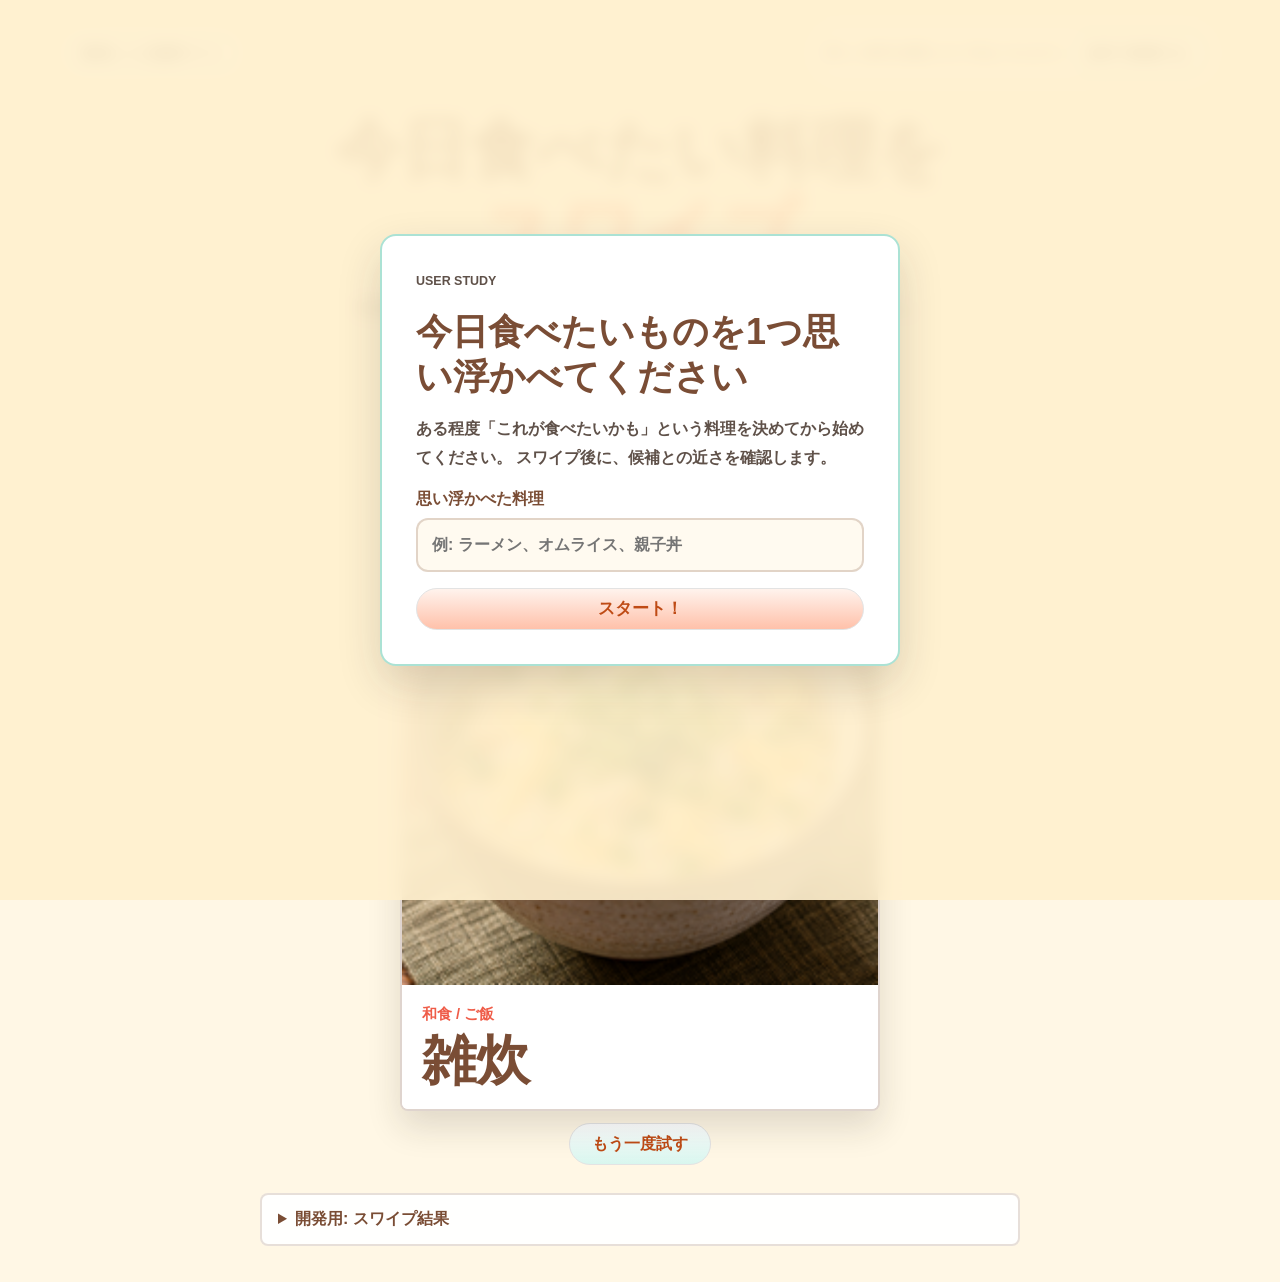
==== commit afb36219: "調査データをGoogleフォームへ自動入力" ====
--- a/survey-answer/index.html
+++ b/survey-answer/index.html
@@ -91,6 +91,6 @@
     </main>
 
     <script src="swipe-dishes.js?v=swipe-prototype-20261006"></script>
-    <script src="swipe.js?v=swipe-prototype-20261006"></script>
+    <script src="swipe.js?v=research-prefill-20261015"></script>
   </body>
 </html>
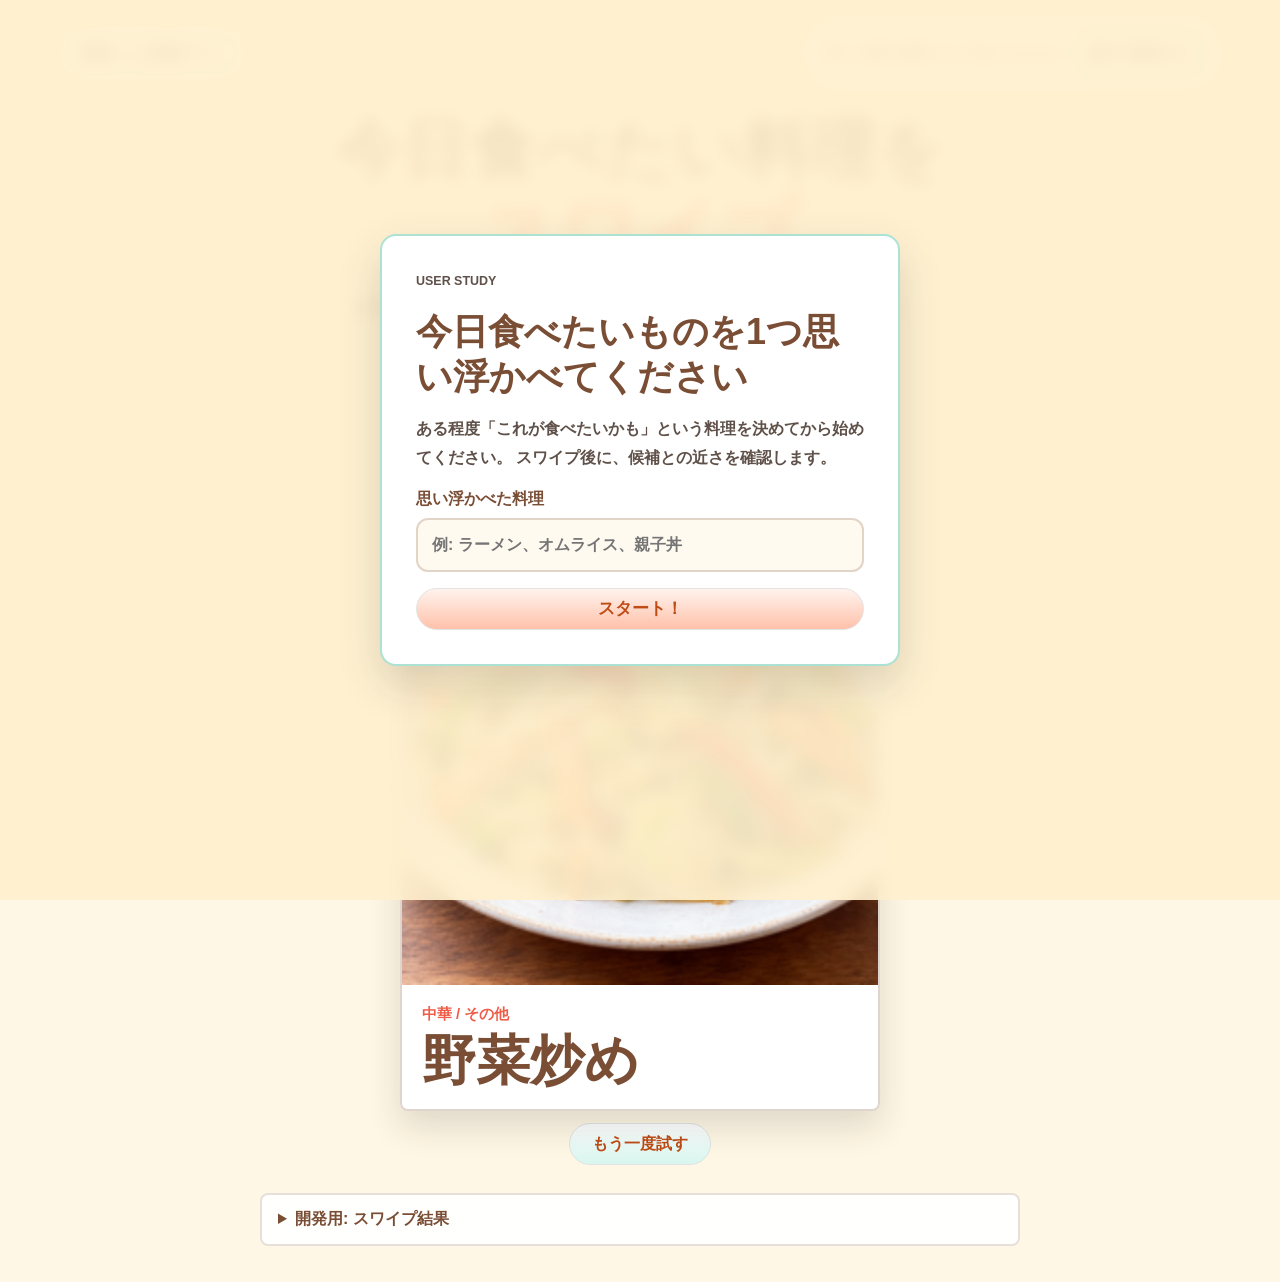
==== commit 44a843e7: "スワイプ料理をバランス付きランダム表示に変更" ====
--- a/survey-answer/index.html
+++ b/survey-answer/index.html
@@ -91,6 +91,6 @@
     </main>
 
     <script src="swipe-dishes.js?v=swipe-prototype-20261006"></script>
-    <script src="swipe.js?v=research-prefill-20261015"></script>
+    <script src="swipe.js?v=balanced-random-20261027"></script>
   </body>
 </html>
--- a/survey-answer/styles.css
+++ b/survey-answer/styles.css
@@ -1657,14 +1657,32 @@
   font-weight: 900;
 }
 
-.research-feedback-form label {
+.research-feedback-form fieldset label {
+  display: flex;
+  align-items: center;
+  gap: 10px;
+  min-height: 46px;
+  padding: 10px 12px;
+  border: 2px solid rgba(122, 77, 53, 0.12);
+  border-radius: 8px;
+  background: #fffaf0;
   color: var(--ink);
   font-weight: 750;
   line-height: 1.55;
+  cursor: pointer;
+}
+
+.research-feedback-form fieldset label:has(input:checked) {
+  border-color: rgba(10, 169, 130, 0.56);
+  background: #e8fff6;
+  color: #08745f;
 }
 
 .research-feedback-form input[type="radio"],
 .research-feedback-form input[type="checkbox"] {
+  flex: 0 0 auto;
+  width: 18px;
+  height: 18px;
   accent-color: var(--green);
 }
 
@@ -1685,21 +1703,6 @@
   color: #08745f;
   font-size: 0.84rem;
   font-weight: 800;
-}
-
-.research-google-form-frame {
-  min-height: 520px;
-  overflow: hidden;
-  border: 2px solid rgba(122, 77, 53, 0.16);
-  border-radius: 12px;
-  background: #fff;
-}
-
-.research-google-form-frame iframe {
-  display: block;
-  width: 100%;
-  min-height: 760px;
-  border: 0;
 }
 
 .research-textarea-label {
@@ -1730,6 +1733,21 @@
   gap: 10px;
 }
 
+.research-submit-button {
+  width: 100%;
+  min-height: 54px;
+  font-size: 1rem;
+}
+
+.research-submit-button:disabled {
+  cursor: default;
+  opacity: 0.72;
+}
+
+.research-submit-frame {
+  display: none;
+}
+
 .research-save-note {
   margin: 0;
   color: #08745f;
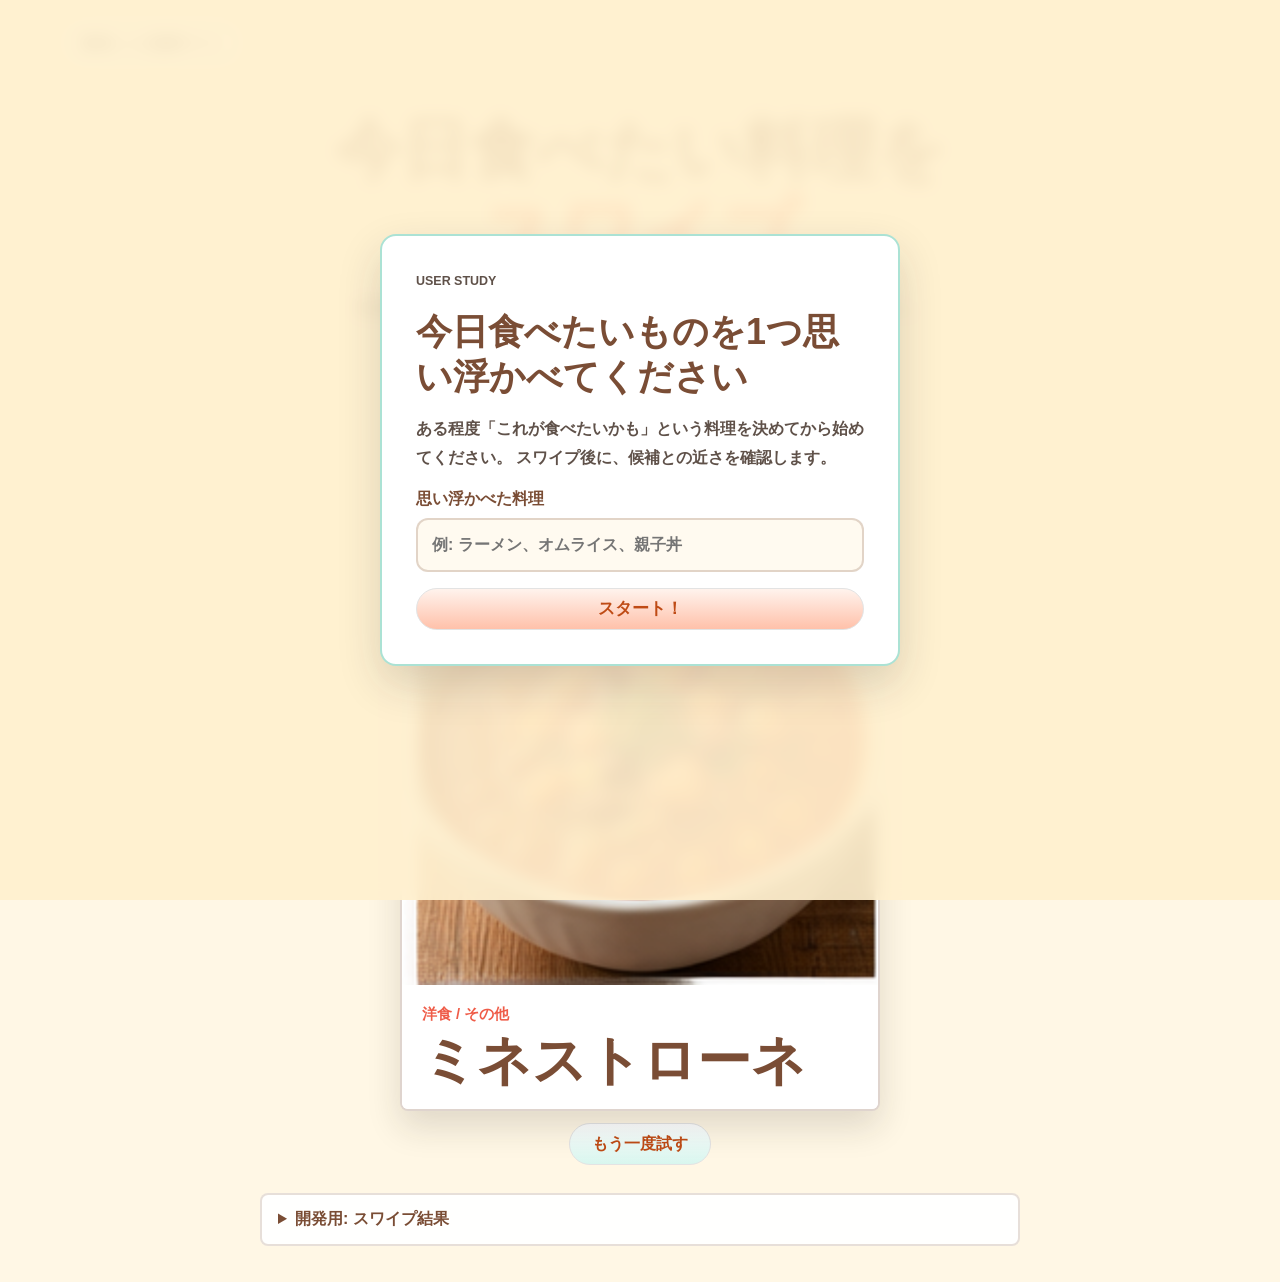
==== commit 91596544: "3000件DB表記と調査画面を更新" ====
--- a/survey-answer/index.html
+++ b/survey-answer/index.html
@@ -11,10 +11,6 @@
       <section class="swipe-stage" aria-labelledby="page-title">
         <div class="site-topbar swipe-topbar">
           <a class="brand-pill" href="index.html">動画レシピ提案サイト</a>
-          <aside class="topbar-condition-card" aria-label="条件検索への入口">
-            <span>詳しい条件を指定したい方はこちらから</span>
-            <a href="../conditions.html">条件で検索する</a>
-          </aside>
         </div>
 
         <header class="swipe-intro">
--- a/survey-answer/styles.css
+++ b/survey-answer/styles.css
@@ -1442,6 +1442,56 @@
   text-decoration: none;
 }
 
+.recommendation-refresh {
+  display: grid;
+  justify-items: center;
+  gap: 10px;
+  margin-top: 26px;
+  padding: 20px 16px;
+  border-block: 1px solid rgba(10, 169, 130, 0.24);
+  background: #effcf7;
+  text-align: center;
+}
+
+.recommendation-refresh p {
+  margin: 0;
+  color: #5f6863;
+  font-size: 0.92rem;
+  font-weight: 700;
+}
+
+.recommendation-refresh-button {
+  min-width: min(100%, 220px);
+  min-height: 48px;
+  padding: 10px 24px;
+  border: 2px solid rgba(10, 169, 130, 0.5);
+  border-radius: 999px;
+  background: #fff;
+  color: var(--green-dark);
+  cursor: pointer;
+  font: inherit;
+  font-weight: 900;
+}
+
+.recommendation-refresh-button:hover,
+.recommendation-refresh-button:focus-visible {
+  border-color: var(--tomato);
+  background: #fff3f1;
+  color: #9b3b30;
+}
+
+.recommendation-refresh-button:disabled {
+  border-color: #d8ddd9;
+  background: #f5f6f5;
+  color: #8a918d;
+  cursor: default;
+}
+
+.recommendation-retry-status {
+  color: var(--green-dark) !important;
+  font-size: 0.84rem !important;
+}
+
 body.dialog-open {
   overflow: hidden;
 }
@@ -1474,9 +1524,10 @@
 
 .result-jump-nav {
   display: grid;
-  gap: 8px;
-  min-width: min(100%, 250px);
-  padding: 10px 12px;
+  gap: 10px;
+  width: min(100%, 360px);
+  min-width: 0;
+  padding: 12px;
   border: 2px solid rgba(10, 169, 130, 0.25);
   border-radius: 8px;
   background: #e8fff6;
@@ -1485,28 +1536,45 @@
   font-weight: 900;
 }
 
-.result-jump-nav span {
+.result-jump-nav > span {
   display: block;
-}
-
-.result-jump-nav div {
+  text-align: center;
+}
+
+.result-preview-list {
   display: grid;
   grid-template-columns: repeat(3, minmax(0, 1fr));
-  gap: 8px;
+  gap: 6px;
 }
 
 .result-jump-nav a {
-  display: inline-flex;
-  align-items: center;
-  justify-content: center;
-  min-height: 38px;
+  display: grid;
+  min-width: 0;
+  gap: 5px;
+  padding: 4px;
   border: 2px solid rgba(10, 169, 130, 0.28);
-  border-radius: 999px;
+  border-radius: 6px;
   background: #fff;
   color: #08745f;
-  font-size: 0.96rem;
+  font-size: 0.76rem;
   font-weight: 900;
   text-decoration: none;
+  text-align: center;
+}
+
+.result-jump-nav img {
+  display: block;
+  width: 100%;
+  aspect-ratio: 16 / 9;
+  object-fit: cover;
+  border-radius: 4px;
+  background: #171717;
+}
+
+.result-jump-nav a span {
+  overflow: hidden;
+  text-overflow: ellipsis;
+  white-space: nowrap;
 }
 
 .result-jump-nav a:hover,
@@ -1561,27 +1629,45 @@
 }
 
 .swipe-liked-dishes {
-  display: flex;
-  flex-wrap: wrap;
+  display: grid;
+  grid-template-columns: repeat(auto-fit, minmax(180px, 1fr));
   gap: 8px;
 }
 
 .swipe-liked-dishes button {
-  display: inline-flex;
-  align-items: center;
-  min-height: 34px;
-  padding: 6px 12px;
-  border: 2px solid rgba(239, 92, 72, 0.18);
-  border-radius: 999px;
-  background: #fff3f1;
+  display: grid;
+  gap: 3px;
+  min-width: 0;
+  min-height: 62px;
+  padding: 10px 12px;
+  border: 2px solid rgba(239, 92, 72, 0.32);
+  border-radius: 8px;
+  background: #fff0ee;
   color: #8a3c36;
-  font-size: 0.86rem;
+  font: inherit;
+  text-align: left;
+  cursor: pointer;
+}
+
+.swipe-liked-dishes button:hover,
+.swipe-liked-dishes button:focus-visible {
+  border-color: var(--tomato);
+  background: #ffe2dd;
+}
+
+.swipe-liked-dish-name {
+  font-size: 0.94rem;
+  font-weight: 900;
+}
+
+.swipe-liked-dish-action {
+  color: #aa4a3d;
+  font-size: 0.76rem;
   font-weight: 800;
-  cursor: pointer;
 }
 
 .swipe-liked-dishes button.is-active {
-  border-color: rgba(239, 92, 72, 0.42);
+  border-color: var(--tomato);
   background: #ffd3cd;
   color: #7a2b24;
 }
@@ -1947,6 +2033,13 @@
   line-height: 1.6;
 }
 
+.recipe-card .meta-row,
+.recipe-card .reason-box,
+.recipe-card .description,
+.recipe-card .score {
+  display: none;
+}
+
 .card-actions {
   display: grid;
   grid-template-columns: 1fr;
@@ -2054,6 +2147,40 @@
     font-size: 3.2rem;
   }
 
+  .results-page {
+    --hero-height: 280px;
+  }
+
+  .results-page .hero {
+    padding-bottom: 24px;
+  }
+
+  .results-page .hero-content {
+    margin-top: 42px;
+  }
+
+  .results-page h1 {
+    margin-bottom: 10px;
+    font-size: 1.75rem;
+    line-height: 1.2;
+  }
+
+  .results-page .hero-badges {
+    flex-wrap: nowrap;
+    gap: 6px;
+    margin-top: 14px;
+  }
+
+  .results-page .hero-badges span {
+    min-height: 34px;
+    padding: 6px 9px;
+    font-size: 0.72rem;
+  }
+
+  .results-page .workspace {
+    margin-top: -20px;
+  }
+
   .lead {
     font-size: 1rem;
   }
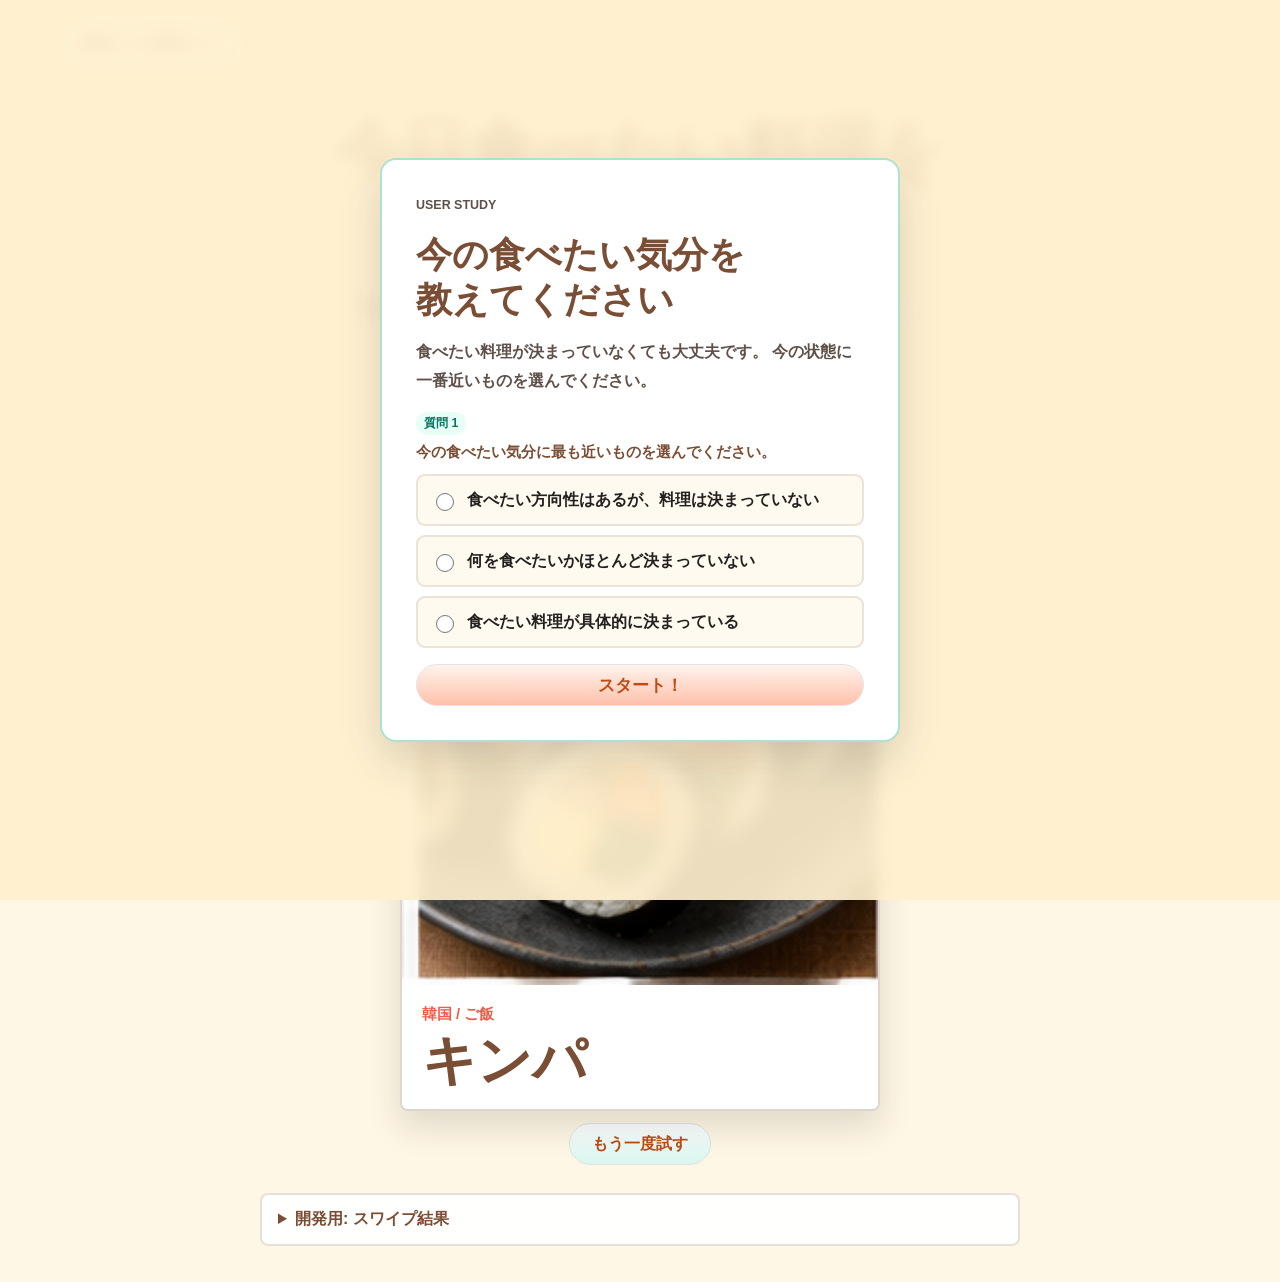
==== commit be4f2b73: "調査用スワイプの開始時分岐を追加" ====
--- a/survey-answer/index.html
+++ b/survey-answer/index.html
@@ -4,7 +4,7 @@
     <meta charset="utf-8">
     <meta name="viewport" content="width=device-width, initial-scale=1">
     <title>スワイプで探す | 動画レシピ提案サイト</title>
-    <link rel="stylesheet" href="styles.css?v=swipe-prototype-20261006">
+    <link rel="stylesheet" href="styles.css?v=research-entry-20261105">
   </head>
   <body>
     <main class="app-shell swipe-shell">
@@ -71,22 +71,69 @@
       <section class="research-start-overlay" id="researchStartOverlay" aria-labelledby="researchStartTitle" aria-modal="true" role="dialog">
         <div class="research-start-card">
           <p class="section-kicker">User Study</p>
-          <h2 id="researchStartTitle">今日食べたいものを1つ思い浮かべてください</h2>
+          <h2 id="researchStartTitle">
+            <span>今の食べたい気分を</span>
+            <span>教えてください</span>
+          </h2>
           <p>
-            ある程度「これが食べたいかも」という料理を決めてから始めてください。
-            スワイプ後に、候補との近さを確認します。
+            食べたい料理が決まっていなくても大丈夫です。
+            今の状態に一番近いものを選んでください。
           </p>
-          <label class="research-start-field" for="initialDesiredDish">
-            <span>思い浮かべた料理</span>
-            <input id="initialDesiredDish" type="text" autocomplete="off" placeholder="例: ラーメン、オムライス、親子丼">
-          </label>
-          <p class="research-start-error" id="researchStartError" hidden>料理名を入力してから始めてください。</p>
+          <fieldset class="research-start-question">
+            <legend>
+              <span class="research-question-progress" id="researchStartProgress">質問 1</span>
+              今の食べたい気分に最も近いものを選んでください。
+            </legend>
+            <label>
+              <input type="radio" name="preferenceClarity" value="direction_only">
+              <span>食べたい方向性はあるが、料理は決まっていない</span>
+            </label>
+            <label>
+              <input type="radio" name="preferenceClarity" value="undecided">
+              <span>何を食べたいかほとんど決まっていない</span>
+            </label>
+            <label>
+              <input type="radio" name="preferenceClarity" value="specific_dish">
+              <span>食べたい料理が具体的に決まっている</span>
+            </label>
+          </fieldset>
+
+          <fieldset class="research-start-question research-start-directions" id="researchStartDirections" hidden>
+            <legend>
+              <span class="research-question-progress">質問 2 / 9</span>
+              現在なんとなく考えている方向性を選んでください。（3つまで）
+            </legend>
+            <div class="research-start-chip-grid">
+              <label><input type="checkbox" name="initialDirections" value="ガッツリ"><span>ガッツリ</span></label>
+              <label><input type="checkbox" name="initialDirections" value="あっさり"><span>あっさり</span></label>
+              <label><input type="checkbox" name="initialDirections" value="温かい"><span>温かい</span></label>
+              <label><input type="checkbox" name="initialDirections" value="冷たい"><span>冷たい</span></label>
+              <label><input type="checkbox" name="initialDirections" value="和食"><span>和食</span></label>
+              <label><input type="checkbox" name="initialDirections" value="洋食"><span>洋食</span></label>
+              <label><input type="checkbox" name="initialDirections" value="中華"><span>中華</span></label>
+              <label><input type="checkbox" name="initialDirections" value="韓国料理"><span>韓国料理</span></label>
+              <label><input type="checkbox" name="initialDirections" value="ご飯もの"><span>ご飯もの</span></label>
+              <label><input type="checkbox" name="initialDirections" value="麺料理"><span>麺料理</span></label>
+              <label><input type="checkbox" name="initialDirections" value="パン料理"><span>パン料理</span></label>
+              <label><input type="checkbox" name="initialDirections" value="その他"><span>その他</span></label>
+            </div>
+          </fieldset>
+
+          <div class="research-screenout-note" id="researchScreenoutNote" hidden>
+            <strong>今回は調査対象外です</strong>
+            <p>
+              今回の調査は、食べたい料理がまだ具体的に決まっていない方を対象としています。
+              次に「何を食べようかな」と迷ったときに、改めてご協力いただけますと幸いです。
+            </p>
+          </div>
+
+          <p class="research-start-error" id="researchStartError" hidden></p>
           <button class="primary-action research-start-button" id="researchStartButton" type="button">スタート！</button>
         </div>
       </section>
     </main>
 
     <script src="swipe-dishes.js?v=swipe-prototype-20261006"></script>
-    <script src="swipe.js?v=balanced-random-20261027"></script>
+    <script src="swipe.js?v=research-entry-20261105"></script>
   </body>
 </html>
--- a/survey-answer/styles.css
+++ b/survey-answer/styles.css
@@ -374,7 +374,10 @@
 .research-start-card {
   display: grid;
   gap: 16px;
+  box-sizing: border-box;
   width: min(100%, 520px);
+  max-height: calc(100dvh - 36px);
+  overflow-y: auto;
   padding: clamp(22px, 5vw, 34px);
   border: 2px solid rgba(10, 169, 130, 0.34);
   border-radius: 16px;
@@ -387,6 +390,10 @@
   color: #7a4d35;
   font-size: clamp(1.55rem, 7vw, 2.25rem);
   line-height: 1.25;
+}
+
+.research-start-card h2 span {
+  display: block;
 }
 
 .research-start-card p {
@@ -417,6 +424,116 @@
 .research-start-field input:focus {
   outline: 3px solid rgba(10, 169, 130, 0.18);
   border-color: rgba(10, 169, 130, 0.45);
+}
+
+.research-start-question {
+  display: grid;
+  gap: 9px;
+  margin: 0;
+  padding: 0;
+  border: 0;
+}
+
+.research-start-question[hidden],
+.research-screenout-note[hidden],
+.research-feedback-form [data-research-branch][hidden] {
+  display: none !important;
+}
+
+.research-start-question legend {
+  margin-bottom: 10px;
+  padding: 0;
+  color: #7a4d35;
+  font-weight: 900;
+  line-height: 1.6;
+}
+
+.research-start-question > label {
+  display: flex;
+  align-items: center;
+  gap: 10px;
+  min-height: 52px;
+  padding: 11px 13px;
+  border: 2px solid rgba(122, 77, 53, 0.14);
+  border-radius: 9px;
+  background: #fffaf0;
+  color: var(--ink);
+  font-weight: 800;
+  line-height: 1.5;
+  cursor: pointer;
+}
+
+.research-start-question > label:has(input:checked),
+.research-start-chip-grid label:has(input:checked) {
+  border-color: rgba(10, 169, 130, 0.56);
+  background: #e8fff6;
+  color: #08745f;
+}
+
+.research-start-question input {
+  flex: 0 0 auto;
+  width: 18px;
+  height: 18px;
+  accent-color: var(--green);
+}
+
+.research-start-directions {
+  padding-top: 4px;
+  border-top: 2px dashed rgba(122, 77, 53, 0.14);
+}
+
+.research-start-chip-grid {
+  display: grid;
+  grid-template-columns: repeat(3, minmax(0, 1fr));
+  gap: 8px;
+}
+
+.research-start-chip-grid label {
+  display: flex;
+  align-items: center;
+  justify-content: center;
+  min-width: 0;
+  min-height: 44px;
+  padding: 8px;
+  border: 2px solid rgba(122, 77, 53, 0.14);
+  border-radius: 8px;
+  background: #fffaf0;
+  color: var(--ink);
+  font-size: 0.86rem;
+  font-weight: 850;
+  text-align: center;
+  cursor: pointer;
+}
+
+.research-start-chip-grid label:has(input:disabled) {
+  cursor: default;
+  opacity: 0.42;
+}
+
+.research-start-chip-grid input {
+  position: absolute;
+  width: 1px;
+  height: 1px;
+  opacity: 0;
+}
+
+.research-screenout-note {
+  display: grid;
+  gap: 6px;
+  padding: 14px;
+  border: 2px solid rgba(239, 92, 72, 0.28);
+  border-radius: 10px;
+  background: #fff0ed;
+}
+
+.research-screenout-note strong {
+  color: #a6382d;
+}
+
+.research-screenout-note p {
+  color: #7a4d35;
+  font-size: 0.9rem;
+  line-height: 1.65;
 }
 
 .research-start-error {
@@ -1727,6 +1844,14 @@
   font-size: 1.12rem;
 }
 
+.research-answer-box p {
+  margin: 0;
+  color: #5f5149;
+  font-size: 0.86rem;
+  font-weight: 800;
+  line-height: 1.6;
+}
+
 .research-feedback-form fieldset {
   display: grid;
   gap: 10px;
@@ -1741,6 +1866,24 @@
   padding: 0 6px;
   color: #7a4d35;
   font-weight: 900;
+}
+
+.research-question-progress {
+  display: block;
+  width: fit-content;
+  margin-bottom: 6px;
+  padding: 3px 8px;
+  border-radius: 999px;
+  background: #e8fff6;
+  color: #08745f;
+  font-size: 0.76rem;
+  font-weight: 900;
+  line-height: 1.4;
+}
+
+.research-textarea-label > .research-question-progress {
+  color: #08745f;
+  font-size: 0.76rem;
 }
 
 .research-feedback-form fieldset label {
@@ -1764,12 +1907,103 @@
   color: #08745f;
 }
 
+.research-feedback-form fieldset label:has(input:disabled) {
+  cursor: default;
+  opacity: 0.48;
+}
+
 .research-feedback-form input[type="radio"],
 .research-feedback-form input[type="checkbox"] {
   flex: 0 0 auto;
   width: 18px;
   height: 18px;
   accent-color: var(--green);
+}
+
+.research-feedback-form fieldset .research-choice-entry {
+  cursor: text;
+}
+
+.research-feedback-form .research-choice-input {
+  width: 100%;
+  min-width: 0;
+  min-height: 42px;
+  padding: 9px 11px;
+  border: 2px solid rgba(122, 77, 53, 0.16);
+  border-radius: 8px;
+  background: #fff;
+  color: var(--ink);
+  font: inherit;
+}
+
+.research-feedback-form .research-choice-input:focus {
+  outline: 3px solid rgba(10, 169, 130, 0.16);
+  border-color: rgba(10, 169, 130, 0.42);
+}
+
+.research-feedback-form fieldset .research-other-option {
+  display: flex;
+  align-items: center;
+  gap: 10px;
+  flex-wrap: wrap;
+  min-height: 46px;
+  padding: 10px 12px;
+  border: 2px solid rgba(122, 77, 53, 0.12);
+  border-radius: 8px;
+  background: #fffaf0;
+}
+
+.research-feedback-form fieldset .research-other-option:has(input[value="__other_option__"]:checked) {
+  border-color: rgba(10, 169, 130, 0.56);
+  background: #e8fff6;
+  color: #08745f;
+}
+
+.research-feedback-form fieldset .research-other-option:has(input[value="__other_option__"]:disabled) {
+  opacity: 0.48;
+}
+
+.research-feedback-form fieldset .research-other-option > label {
+  min-height: 0;
+  padding: 0;
+  border: 0;
+  border-radius: 0;
+  background: transparent;
+}
+
+.research-feedback-form fieldset .research-other-option > label:has(input:checked),
+.research-feedback-form fieldset .research-other-option > label:has(input:disabled) {
+  border: 0;
+  background: transparent;
+  opacity: 1;
+}
+
+.research-other-option span {
+  flex: 0 0 auto;
+}
+
+.research-feedback-form .research-other-input {
+  flex: 1 1 180px;
+  min-width: 0;
+  min-height: 40px;
+  padding: 8px 10px;
+  border: 2px solid rgba(122, 77, 53, 0.16);
+  border-radius: 8px;
+  background: #fff;
+  color: var(--ink);
+  font: inherit;
+}
+
+.research-feedback-form .research-other-input:focus {
+  outline: 3px solid rgba(10, 169, 130, 0.16);
+  border-color: rgba(10, 169, 130, 0.42);
+}
+
+.research-field-error {
+  margin: 0;
+  color: #b33b2f;
+  font-size: 0.86rem;
+  font-weight: 800;
 }
 
 .research-choice-list {
